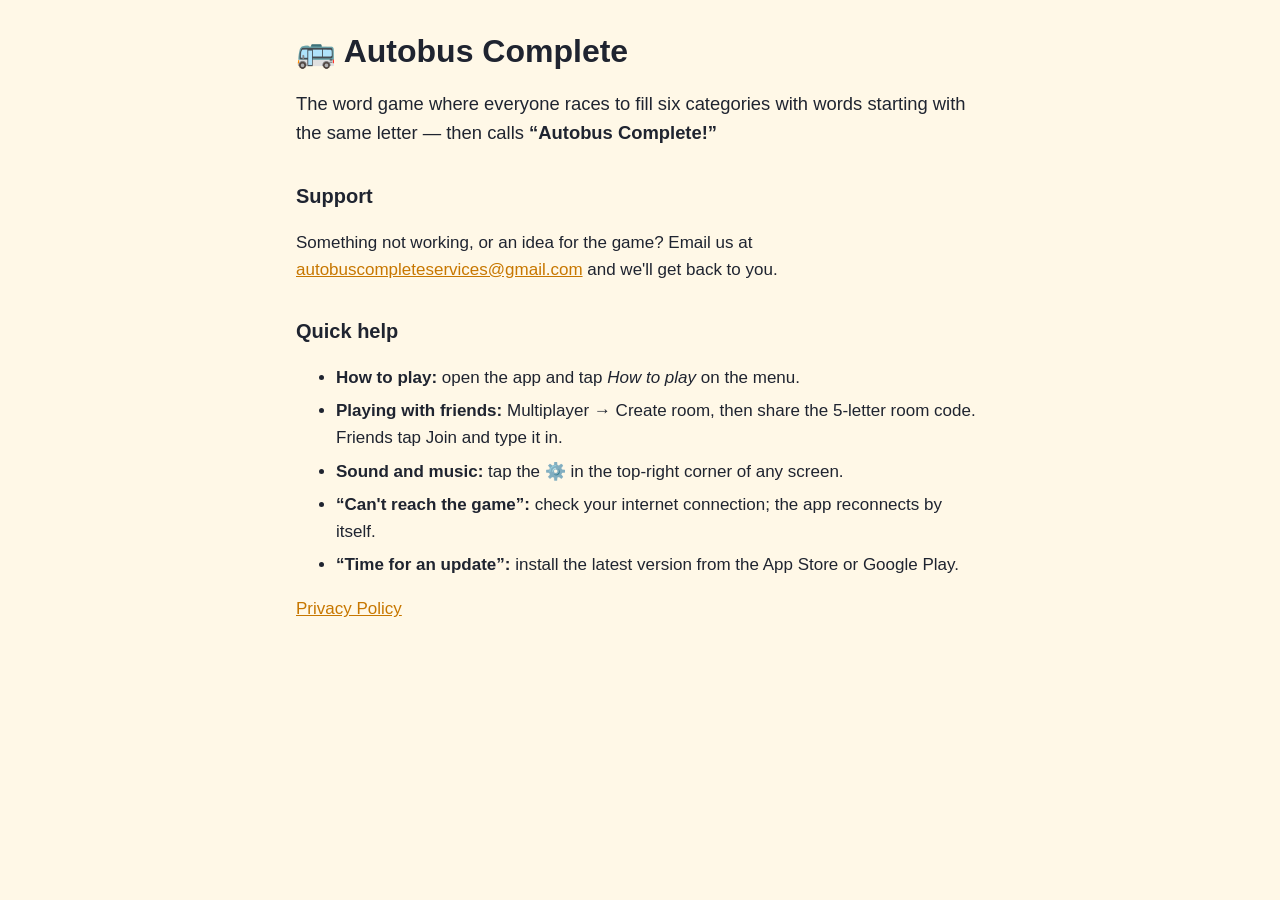
==== index.html @ 03f224d8 "Privacy policy and support page Co-Authored-By: Claude Opus 5.5 <noreply@anthropic.com>" ====
<!doctype html>
<html lang="en">
<head>
<meta charset="utf-8">
<meta name="viewport" content="width=device-width, initial-scale=1">
<title>Autobus Complete · Support</title>
<link rel="stylesheet" href="style.css">
</head>
<body>
<main>
<h1>🚌 Autobus Complete</h1>
<p class="lead">The word game where everyone races to fill six categories with words starting
with the same letter — then calls <strong>“Autobus Complete!”</strong></p>

<h2>Support</h2>
<p>Something not working, or an idea for the game? Email us at
<a href="mailto:autobuscompleteservices@gmail.com">autobuscompleteservices@gmail.com</a> and we'll get back to you.</p>

<h2>Quick help</h2>
<ul>
  <li><strong>How to play:</strong> open the app and tap <em>How to play</em> on the menu.</li>
  <li><strong>Playing with friends:</strong> Multiplayer → Create room, then share the 5-letter room code. Friends tap Join and type it in.</li>
  <li><strong>Sound and music:</strong> tap the ⚙️ in the top-right corner of any screen.</li>
  <li><strong>“Can't reach the game”:</strong> check your internet connection; the app reconnects by itself.</li>
  <li><strong>“Time for an update”:</strong> install the latest version from the App Store or Google Play.</li>
</ul>

<p><a href="privacy.html">Privacy Policy</a></p>
</main>
</body>
</html>
---- style.css ----
:root { --bg: #fff8e7; --ink: #1f2430; --muted: #6b7280; --accent: #c77700; --card: #ffffff; }
@media (prefers-color-scheme: dark) {
  :root { --bg: #1f2430; --ink: #f3f4f6; --muted: #9ca3af; --accent: #f2a900; --card: #2b3245; }
}
* { box-sizing: border-box; }
body { margin: 0; background: var(--bg); color: var(--ink);
  font: 17px/1.6 -apple-system, BlinkMacSystemFont, "Segoe UI", Roboto, sans-serif; }
main { max-width: 720px; margin: 0 auto; padding: 32px 16px 64px; }
h1 { font-size: 2rem; line-height: 1.2; margin: 0 0 8px; }
h2 { font-size: 1.25rem; margin-top: 32px; }
a { color: var(--accent); }
.lead { font-size: 1.15rem; }
.muted { color: var(--muted); }
.back { margin: 0 0 16px; }
li { margin: 6px 0; }
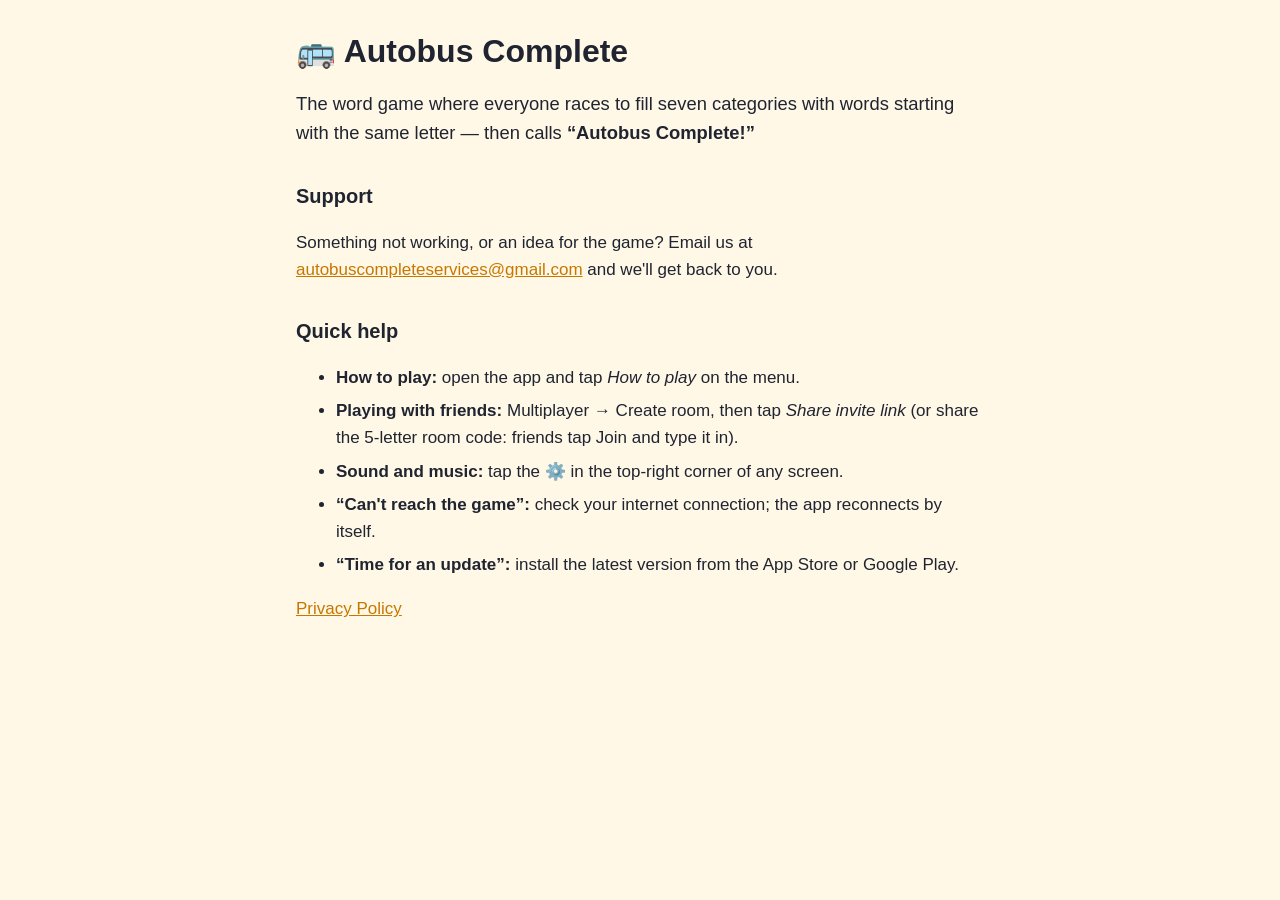
==== commit 703d3622: "Join page for share links (opens the app with the room code + invite key); support page: seven categ" ====
--- a/index.html
+++ b/index.html
@@ -9,7 +9,7 @@
 <body>
 <main>
 <h1>🚌 Autobus Complete</h1>
-<p class="lead">The word game where everyone races to fill six categories with words starting
+<p class="lead">The word game where everyone races to fill seven categories with words starting
 with the same letter — then calls <strong>“Autobus Complete!”</strong></p>
 
 <h2>Support</h2>
@@ -19,7 +19,7 @@
 <h2>Quick help</h2>
 <ul>
   <li><strong>How to play:</strong> open the app and tap <em>How to play</em> on the menu.</li>
-  <li><strong>Playing with friends:</strong> Multiplayer → Create room, then share the 5-letter room code. Friends tap Join and type it in.</li>
+  <li><strong>Playing with friends:</strong> Multiplayer → Create room, then tap <em>Share invite link</em> (or share the 5-letter room code: friends tap Join and type it in).</li>
   <li><strong>Sound and music:</strong> tap the ⚙️ in the top-right corner of any screen.</li>
   <li><strong>“Can't reach the game”:</strong> check your internet connection; the app reconnects by itself.</li>
   <li><strong>“Time for an update”:</strong> install the latest version from the App Store or Google Play.</li>
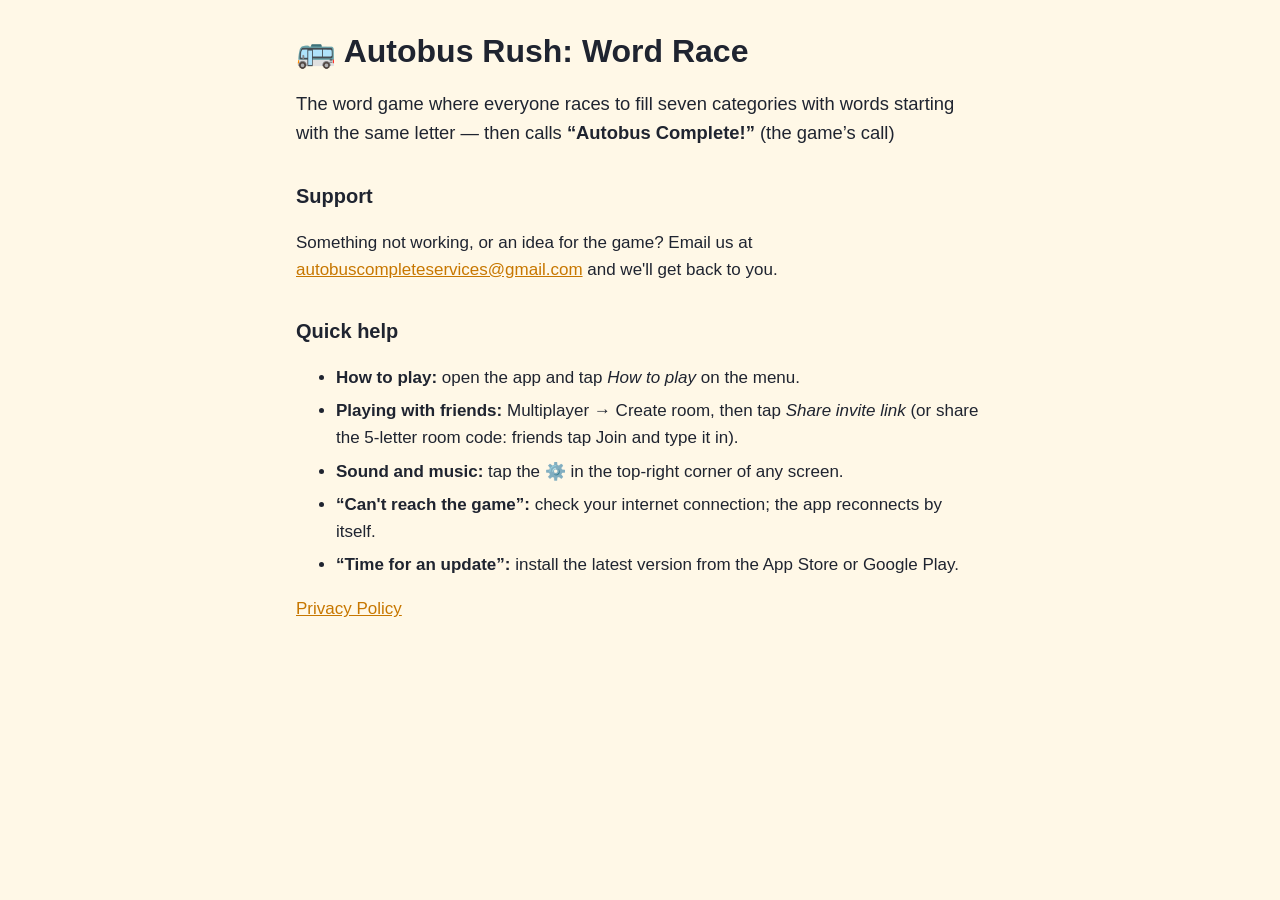
==== commit 20e9ef4c: "Rename to Autobus Rush: Word Race Co-Authored-By: Claude Opus 5.5 <noreply@anthropic.com>" ====
--- a/index.html
+++ b/index.html
@@ -3,14 +3,14 @@
 <head>
 <meta charset="utf-8">
 <meta name="viewport" content="width=device-width, initial-scale=1">
-<title>Autobus Complete · Support</title>
+<title>Autobus Rush · Support</title>
 <link rel="stylesheet" href="style.css">
 </head>
 <body>
 <main>
-<h1>🚌 Autobus Complete</h1>
+<h1>🚌 Autobus Rush: Word Race</h1>
 <p class="lead">The word game where everyone races to fill seven categories with words starting
-with the same letter — then calls <strong>“Autobus Complete!”</strong></p>
+with the same letter — then calls <strong>“Autobus Complete!”</strong> (the game’s call)</p>
 
 <h2>Support</h2>
 <p>Something not working, or an idea for the game? Email us at
